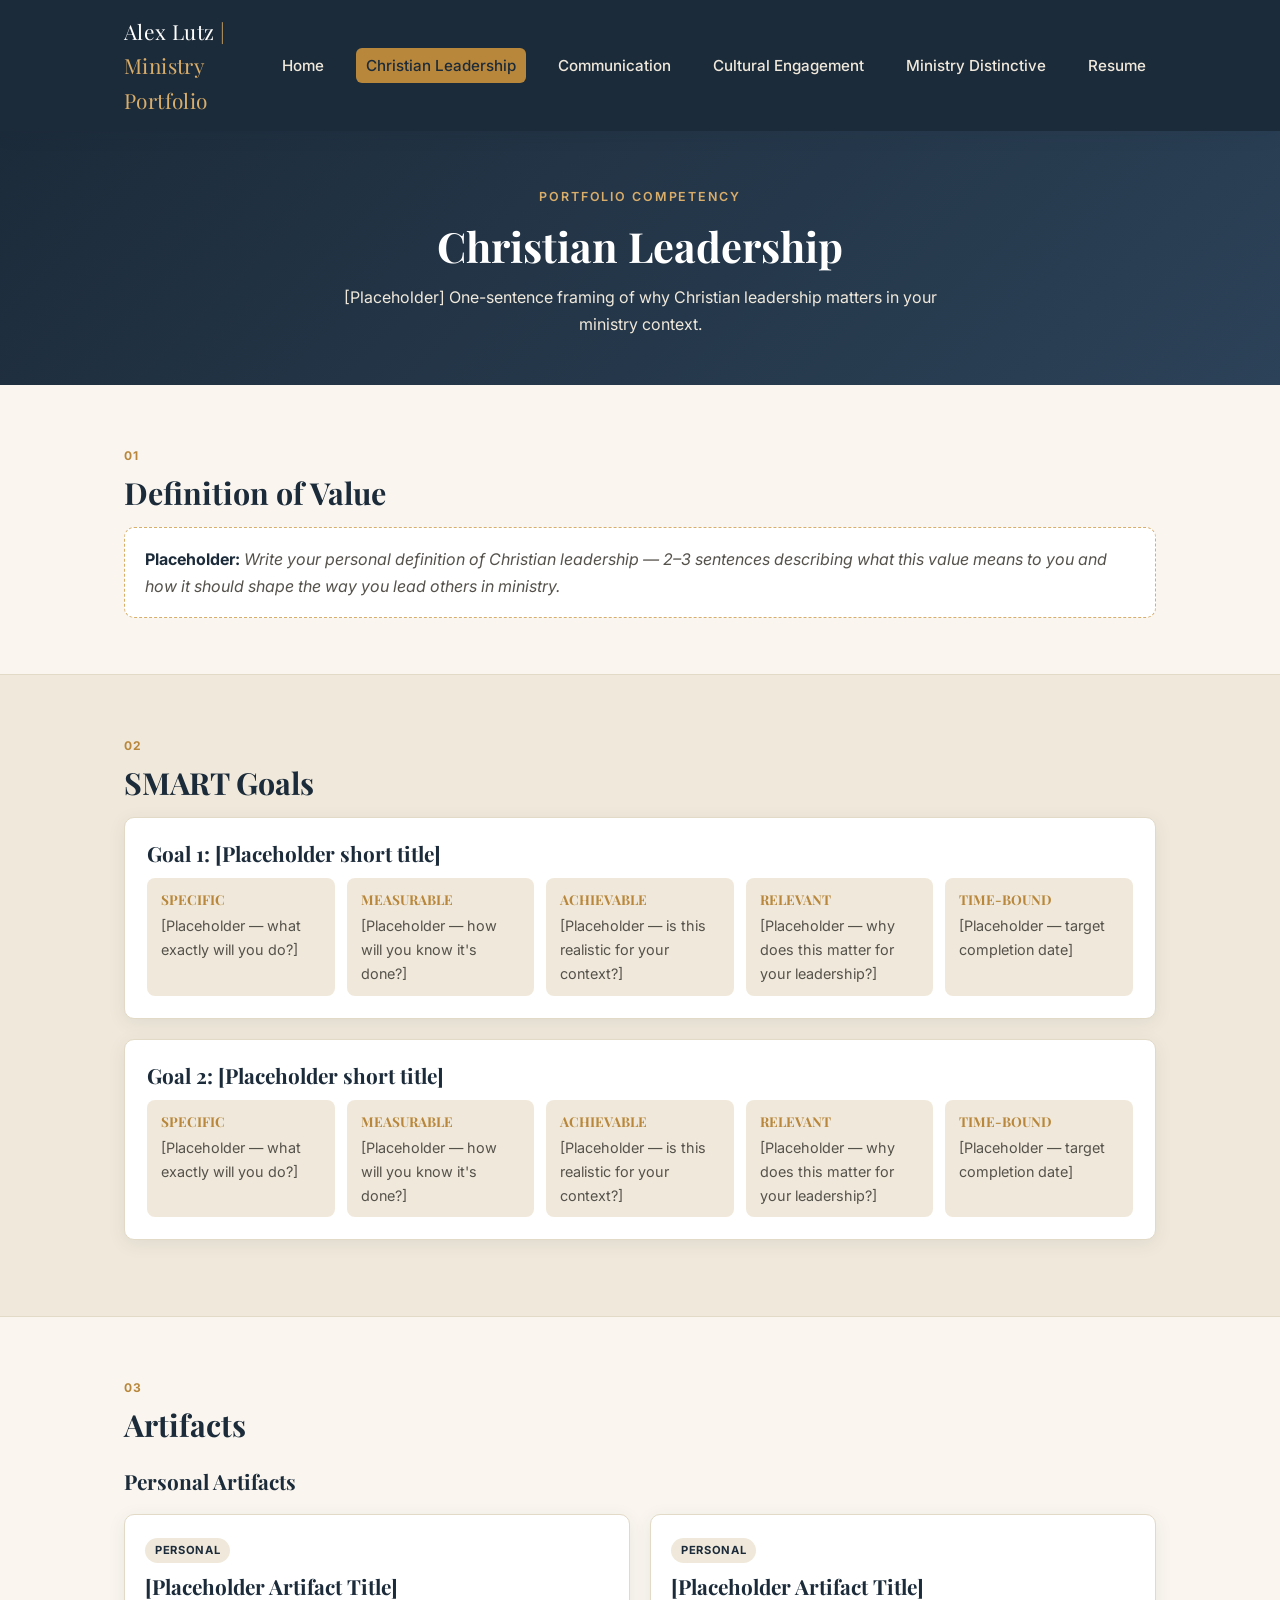
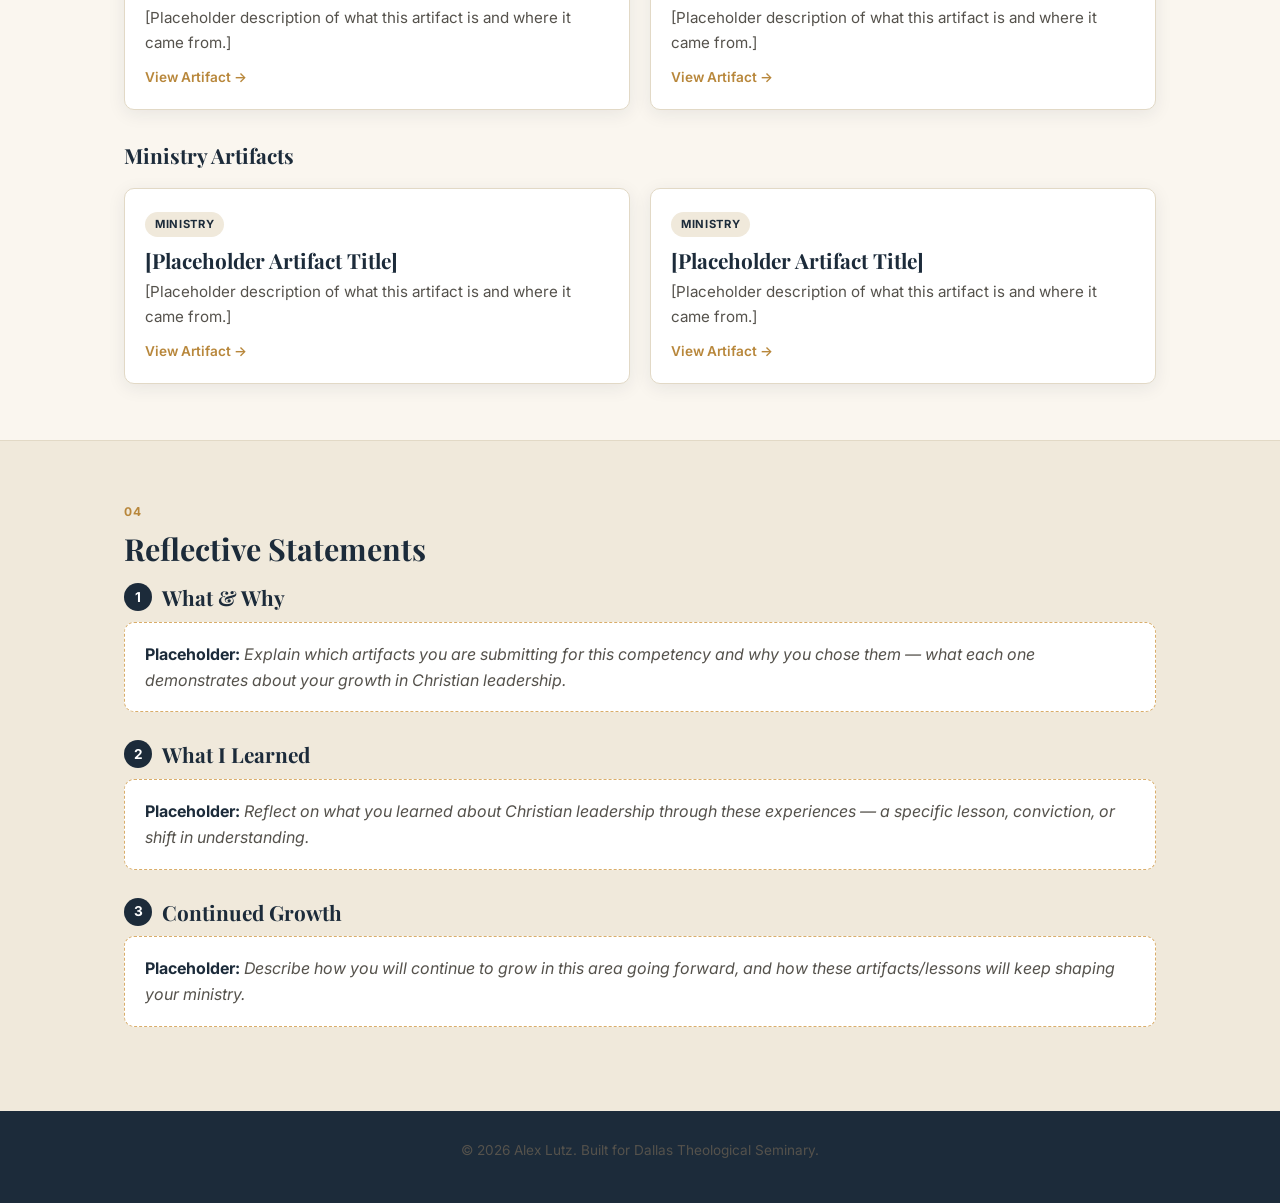
==== christian-leadership.html @ 28651040 "Initial commit of ministry portfolio site Co-Authored-By: Claude Sonnet 5 <noreply@anthropic.com>" ====
<!DOCTYPE html>
<html lang="en">
<head>
<meta charset="UTF-8" />
<meta name="viewport" content="width=device-width, initial-scale=1.0" />
<title>Christian Leadership | Ministry Portfolio</title>
<link rel="preconnect" href="https://fonts.googleapis.com">
<link href="https://fonts.googleapis.com/css2?family=Inter:wght@400;500;600;700&family=Playfair+Display:wght@600;700&display=swap" rel="stylesheet">
<link rel="stylesheet" href="css/style.css" />
</head>
<body>

<header class="site-header">
  <nav class="nav-bar">
    <a class="brand" href="index.html">Alex Lutz <span>| Ministry Portfolio</span></a>
    <button class="nav-toggle" aria-label="Toggle navigation">&#9776;</button>
    <ul class="nav-links">
      <li><a href="index.html">Home</a></li>
      <li><a href="christian-leadership.html">Christian Leadership</a></li>
      <li><a href="communication.html">Communication</a></li>
      <li><a href="cultural-engagement.html">Cultural Engagement</a></li>
      <li><a href="ministry-distinctive.html">Ministry Distinctive</a></li>
      <li><a href="resume.html">Resume</a></li>
    </ul>
  </nav>
</header>

<section class="page-hero">
  <div class="container">
    <p class="eyebrow">Portfolio Competency</p>
    <h1>Christian Leadership</h1>
    <p class="lead">[Placeholder] One-sentence framing of why Christian leadership matters in your ministry context.</p>
  </div>
</section>

<section class="block">
  <div class="container">
    <span class="section-label">01</span>
    <h2>Definition of Value</h2>
    <div class="placeholder-box">
      <strong>Placeholder:</strong> Write your personal definition of Christian leadership — 2–3 sentences describing
      what this value means to you and how it should shape the way you lead others in ministry.
    </div>
  </div>
</section>

<section class="block alt">
  <div class="container">
    <span class="section-label">02</span>
    <h2>SMART Goals</h2>

    <div class="smart-goal">
      <h3>Goal 1: [Placeholder short title]</h3>
      <div class="smart-grid">
        <div class="smart-item"><span class="letter">Specific</span><p>[Placeholder — what exactly will you do?]</p></div>
        <div class="smart-item"><span class="letter">Measurable</span><p>[Placeholder — how will you know it's done?]</p></div>
        <div class="smart-item"><span class="letter">Achievable</span><p>[Placeholder — is this realistic for your context?]</p></div>
        <div class="smart-item"><span class="letter">Relevant</span><p>[Placeholder — why does this matter for your leadership?]</p></div>
        <div class="smart-item"><span class="letter">Time-bound</span><p>[Placeholder — target completion date]</p></div>
      </div>
    </div>

    <div class="smart-goal">
      <h3>Goal 2: [Placeholder short title]</h3>
      <div class="smart-grid">
        <div class="smart-item"><span class="letter">Specific</span><p>[Placeholder — what exactly will you do?]</p></div>
        <div class="smart-item"><span class="letter">Measurable</span><p>[Placeholder — how will you know it's done?]</p></div>
        <div class="smart-item"><span class="letter">Achievable</span><p>[Placeholder — is this realistic for your context?]</p></div>
        <div class="smart-item"><span class="letter">Relevant</span><p>[Placeholder — why does this matter for your leadership?]</p></div>
        <div class="smart-item"><span class="letter">Time-bound</span><p>[Placeholder — target completion date]</p></div>
      </div>
    </div>
  </div>
</section>

<section class="block">
  <div class="container">
    <span class="section-label">03</span>
    <h2>Artifacts</h2>

    <h3 style="margin-top:24px;">Personal Artifacts</h3>
    <div class="card-grid">
      <div class="card">
        <span class="tag">Personal</span>
        <h3>[Placeholder Artifact Title]</h3>
        <p>[Placeholder description of what this artifact is and where it came from.]</p>
        <a class="artifact-link" href="#">View Artifact &rarr;</a>
      </div>
      <div class="card">
        <span class="tag">Personal</span>
        <h3>[Placeholder Artifact Title]</h3>
        <p>[Placeholder description of what this artifact is and where it came from.]</p>
        <a class="artifact-link" href="#">View Artifact &rarr;</a>
      </div>
    </div>

    <h3 style="margin-top:32px;">Ministry Artifacts</h3>
    <div class="card-grid">
      <div class="card">
        <span class="tag">Ministry</span>
        <h3>[Placeholder Artifact Title]</h3>
        <p>[Placeholder description of what this artifact is and where it came from.]</p>
        <a class="artifact-link" href="#">View Artifact &rarr;</a>
      </div>
      <div class="card">
        <span class="tag">Ministry</span>
        <h3>[Placeholder Artifact Title]</h3>
        <p>[Placeholder description of what this artifact is and where it came from.]</p>
        <a class="artifact-link" href="#">View Artifact &rarr;</a>
      </div>
    </div>
  </div>
</section>

<section class="block alt">
  <div class="container">
    <span class="section-label">04</span>
    <h2>Reflective Statements</h2>

    <div class="reflection-block">
      <h3><span class="num">1</span> What &amp; Why</h3>
      <div class="placeholder-box">
        <strong>Placeholder:</strong> Explain which artifacts you are submitting for this competency and why you
        chose them — what each one demonstrates about your growth in Christian leadership.
      </div>
    </div>

    <div class="reflection-block">
      <h3><span class="num">2</span> What I Learned</h3>
      <div class="placeholder-box">
        <strong>Placeholder:</strong> Reflect on what you learned about Christian leadership through these
        experiences — a specific lesson, conviction, or shift in understanding.
      </div>
    </div>

    <div class="reflection-block">
      <h3><span class="num">3</span> Continued Growth</h3>
      <div class="placeholder-box">
        <strong>Placeholder:</strong> Describe how you will continue to grow in this area going forward, and how
        these artifacts/lessons will keep shaping your ministry.
      </div>
    </div>
  </div>
</section>

<footer class="site-footer">
  <div class="container">
    <p>&copy; 2026 Alex Lutz. Built for Dallas Theological Seminary.</p>
  </div>
</footer>

<script src="js/main.js"></script>
</body>
</html>
---- css/style.css ----
/* ==========================================================================
   Ministry Portfolio — shared stylesheet
   ========================================================================== */

:root {
  --color-navy: #1c2b3a;
  --color-navy-light: #2c4258;
  --color-gold: #b8873b;
  --color-gold-light: #d9ad6a;
  --color-cream: #faf6ef;
  --color-cream-dark: #f0e9db;
  --color-ink: #262421;
  --color-ink-soft: #55524c;
  --color-border: #e2d9c6;
  --color-white: #ffffff;

  --font-serif: "Playfair Display", Georgia, "Times New Roman", serif;
  --font-sans: "Inter", -apple-system, BlinkMacSystemFont, "Segoe UI", sans-serif;

  --max-width: 1080px;
  --radius: 10px;
  --shadow-soft: 0 4px 18px rgba(28, 43, 58, 0.08);
}

* { box-sizing: border-box; }

html { scroll-behavior: smooth; }

body {
  margin: 0;
  font-family: var(--font-sans);
  color: var(--color-ink);
  background: var(--color-cream);
  line-height: 1.65;
}

h1, h2, h3, h4 {
  font-family: var(--font-serif);
  color: var(--color-navy);
  line-height: 1.25;
  margin: 0 0 0.5em;
}

h1 { font-size: 2.6rem; }
h2 { font-size: 1.9rem; }
h3 { font-size: 1.3rem; }

p { margin: 0 0 1em; color: var(--color-ink-soft); }

a { color: var(--color-gold); text-decoration: none; }
a:hover { text-decoration: underline; }

img { max-width: 100%; display: block; }

.container {
  max-width: var(--max-width);
  margin: 0 auto;
  padding: 0 24px;
}

/* ---------- Header / Nav ---------- */

.site-header {
  background: var(--color-navy);
  position: sticky;
  top: 0;
  z-index: 100;
  box-shadow: var(--shadow-soft);
}

.nav-bar {
  display: flex;
  align-items: center;
  justify-content: space-between;
  padding: 14px 24px;
  max-width: var(--max-width);
  margin: 0 auto;
}

.brand {
  font-family: var(--font-serif);
  color: var(--color-white);
  font-size: 1.3rem;
  letter-spacing: 0.02em;
  text-decoration: none;
}

.brand span { color: var(--color-gold-light); }

.nav-toggle {
  display: none;
  background: none;
  border: none;
  color: var(--color-white);
  font-size: 1.6rem;
  cursor: pointer;
}

.nav-links {
  display: flex;
  gap: 22px;
  list-style: none;
  margin: 0;
  padding: 0;
}

.nav-links a {
  color: var(--color-cream-dark);
  font-size: 0.95rem;
  font-weight: 500;
  padding: 8px 10px;
  border-radius: 6px;
  transition: background 0.15s ease, color 0.15s ease;
  white-space: nowrap;
}

.nav-links a:hover {
  background: var(--color-navy-light);
  color: var(--color-white);
  text-decoration: none;
}

.nav-links a.active {
  background: var(--color-gold);
  color: var(--color-navy);
}

/* ---------- Hero ---------- */

.hero {
  background: linear-gradient(135deg, var(--color-navy) 0%, var(--color-navy-light) 100%);
  color: var(--color-white);
  padding: 72px 0 64px;
  text-align: center;
}

.hero h1 { color: var(--color-white); }
.hero .eyebrow {
  text-transform: uppercase;
  letter-spacing: 0.15em;
  font-size: 0.8rem;
  color: var(--color-gold-light);
  font-weight: 600;
}
.hero p.lead {
  color: var(--color-cream-dark);
  max-width: 640px;
  margin: 0 auto;
  font-size: 1.1rem;
}

.page-hero {
  background: linear-gradient(135deg, var(--color-navy) 0%, var(--color-navy-light) 100%);
  color: var(--color-white);
  padding: 56px 0 48px;
  text-align: center;
}
.page-hero h1 { color: var(--color-white); margin-bottom: 0.3em; }
.page-hero .eyebrow {
  text-transform: uppercase;
  letter-spacing: 0.15em;
  font-size: 0.78rem;
  color: var(--color-gold-light);
  font-weight: 600;
}
.page-hero .lead { color: var(--color-cream-dark); max-width: 620px; margin: 0 auto; }

/* ---------- Sections ---------- */

section.block {
  padding: 56px 0;
  border-bottom: 1px solid var(--color-border);
}
section.block:last-of-type { border-bottom: none; }
section.block.alt { background: var(--color-cream-dark); }

.section-label {
  display: inline-block;
  text-transform: uppercase;
  letter-spacing: 0.1em;
  font-size: 0.75rem;
  font-weight: 700;
  color: var(--color-gold);
  margin-bottom: 8px;
}

.placeholder-box {
  background: var(--color-white);
  border: 1.5px dashed var(--color-gold-light);
  border-radius: var(--radius);
  padding: 18px 20px;
  color: var(--color-ink-soft);
  font-style: italic;
}
.placeholder-box strong { color: var(--color-navy); font-style: normal; }

/* ---------- About Me ---------- */

.about-grid {
  display: grid;
  grid-template-columns: 280px 1fr;
  gap: 36px;
  align-items: start;
}

.about-photo {
  border-radius: var(--radius);
  box-shadow: var(--shadow-soft);
  border: 1px solid var(--color-border);
}

@media (max-width: 700px) {
  .about-grid {
    grid-template-columns: 1fr;
  }
  .about-photo {
    max-width: 320px;
    margin: 0 auto 12px;
  }
}

/* ---------- Cards ---------- */

.card-grid {
  display: grid;
  grid-template-columns: repeat(auto-fit, minmax(240px, 1fr));
  gap: 20px;
  margin-top: 20px;
}

.card {
  background: var(--color-white);
  border: 1px solid var(--color-border);
  border-radius: var(--radius);
  padding: 20px;
  box-shadow: var(--shadow-soft);
}

.card .tag {
  display: inline-block;
  font-size: 0.7rem;
  text-transform: uppercase;
  letter-spacing: 0.06em;
  font-weight: 700;
  background: var(--color-cream-dark);
  color: var(--color-navy);
  padding: 3px 10px;
  border-radius: 20px;
  margin-bottom: 10px;
}

.card h3 { margin-bottom: 6px; }
.card p { margin-bottom: 8px; font-size: 0.95rem; }
.card .artifact-link { font-size: 0.85rem; font-weight: 600; }

/* ---------- SMART goal table ---------- */

.smart-goal {
  background: var(--color-white);
  border: 1px solid var(--color-border);
  border-radius: var(--radius);
  padding: 22px;
  margin-bottom: 20px;
  box-shadow: var(--shadow-soft);
}

.smart-goal h3 { margin-bottom: 12px; }

.smart-grid {
  display: grid;
  grid-template-columns: repeat(auto-fit, minmax(180px, 1fr));
  gap: 12px;
}

.smart-item {
  background: var(--color-cream-dark);
  border-radius: 8px;
  padding: 10px 14px;
}

.smart-item .letter {
  font-family: var(--font-serif);
  font-weight: 700;
  color: var(--color-gold);
  font-size: 0.85rem;
  text-transform: uppercase;
  display: block;
  margin-bottom: 4px;
}

.smart-item p { margin: 0; font-size: 0.9rem; color: var(--color-ink-soft); }

/* ---------- Reflective statements ---------- */

.reflection-block {
  margin-bottom: 28px;
}
.reflection-block h3 {
  display: flex;
  align-items: center;
  gap: 10px;
}
.reflection-block h3 .num {
  background: var(--color-navy);
  color: var(--color-white);
  border-radius: 50%;
  width: 28px;
  height: 28px;
  font-size: 0.85rem;
  font-family: var(--font-sans);
  display: inline-flex;
  align-items: center;
  justify-content: center;
  flex-shrink: 0;
}

/* ---------- Resume page ---------- */

.resume-grid {
  display: grid;
  grid-template-columns: repeat(auto-fit, minmax(320px, 1fr));
  gap: 24px;
  margin-top: 24px;
}

.resume-card {
  background: var(--color-white);
  border: 1px solid var(--color-border);
  border-radius: var(--radius);
  padding: 26px;
  box-shadow: var(--shadow-soft);
}

.btn-resume {
  display: inline-flex;
  align-items: center;
  gap: 10px;
  margin-top: 14px;
  padding: 14px 24px;
  font-size: 1rem;
}

.btn-icon { font-size: 1.1rem; }

.btn {
  display: inline-block;
  background: var(--color-gold);
  color: var(--color-navy);
  font-weight: 700;
  padding: 10px 20px;
  border-radius: 6px;
  font-size: 0.9rem;
  text-decoration: none;
}
.btn:hover { background: var(--color-gold-light); text-decoration: none; }

/* ---------- Home page grid nav ---------- */

.page-nav-grid {
  display: grid;
  grid-template-columns: repeat(auto-fit, minmax(220px, 1fr));
  gap: 20px;
  margin-top: 28px;
}

.page-nav-card {
  background: var(--color-white);
  border: 1px solid var(--color-border);
  border-radius: var(--radius);
  padding: 24px;
  box-shadow: var(--shadow-soft);
  text-align: left;
  transition: transform 0.15s ease, box-shadow 0.15s ease;
}
.page-nav-card:hover {
  transform: translateY(-3px);
  box-shadow: 0 8px 24px rgba(28,43,58,0.14);
}
.page-nav-card h3 { margin-bottom: 6px; }
.page-nav-card a.card-link {
  font-weight: 700;
  font-size: 0.85rem;
}

/* ---------- Footer ---------- */

.site-footer {
  background: var(--color-navy);
  color: var(--color-cream-dark);
  text-align: center;
  padding: 28px 0;
  font-size: 0.85rem;
}
.site-footer a { color: var(--color-gold-light); }

/* ---------- Responsive ---------- */

@media (max-width: 780px) {
  .nav-toggle { display: block; }
  .nav-links {
    position: absolute;
    top: 100%;
    left: 0;
    right: 0;
    background: var(--color-navy);
    flex-direction: column;
    padding: 10px 20px 18px;
    display: none;
    gap: 6px;
  }
  .nav-links.open { display: flex; }
  .nav-bar { position: relative; }
  h1 { font-size: 2rem; }
  h2 { font-size: 1.5rem; }
}
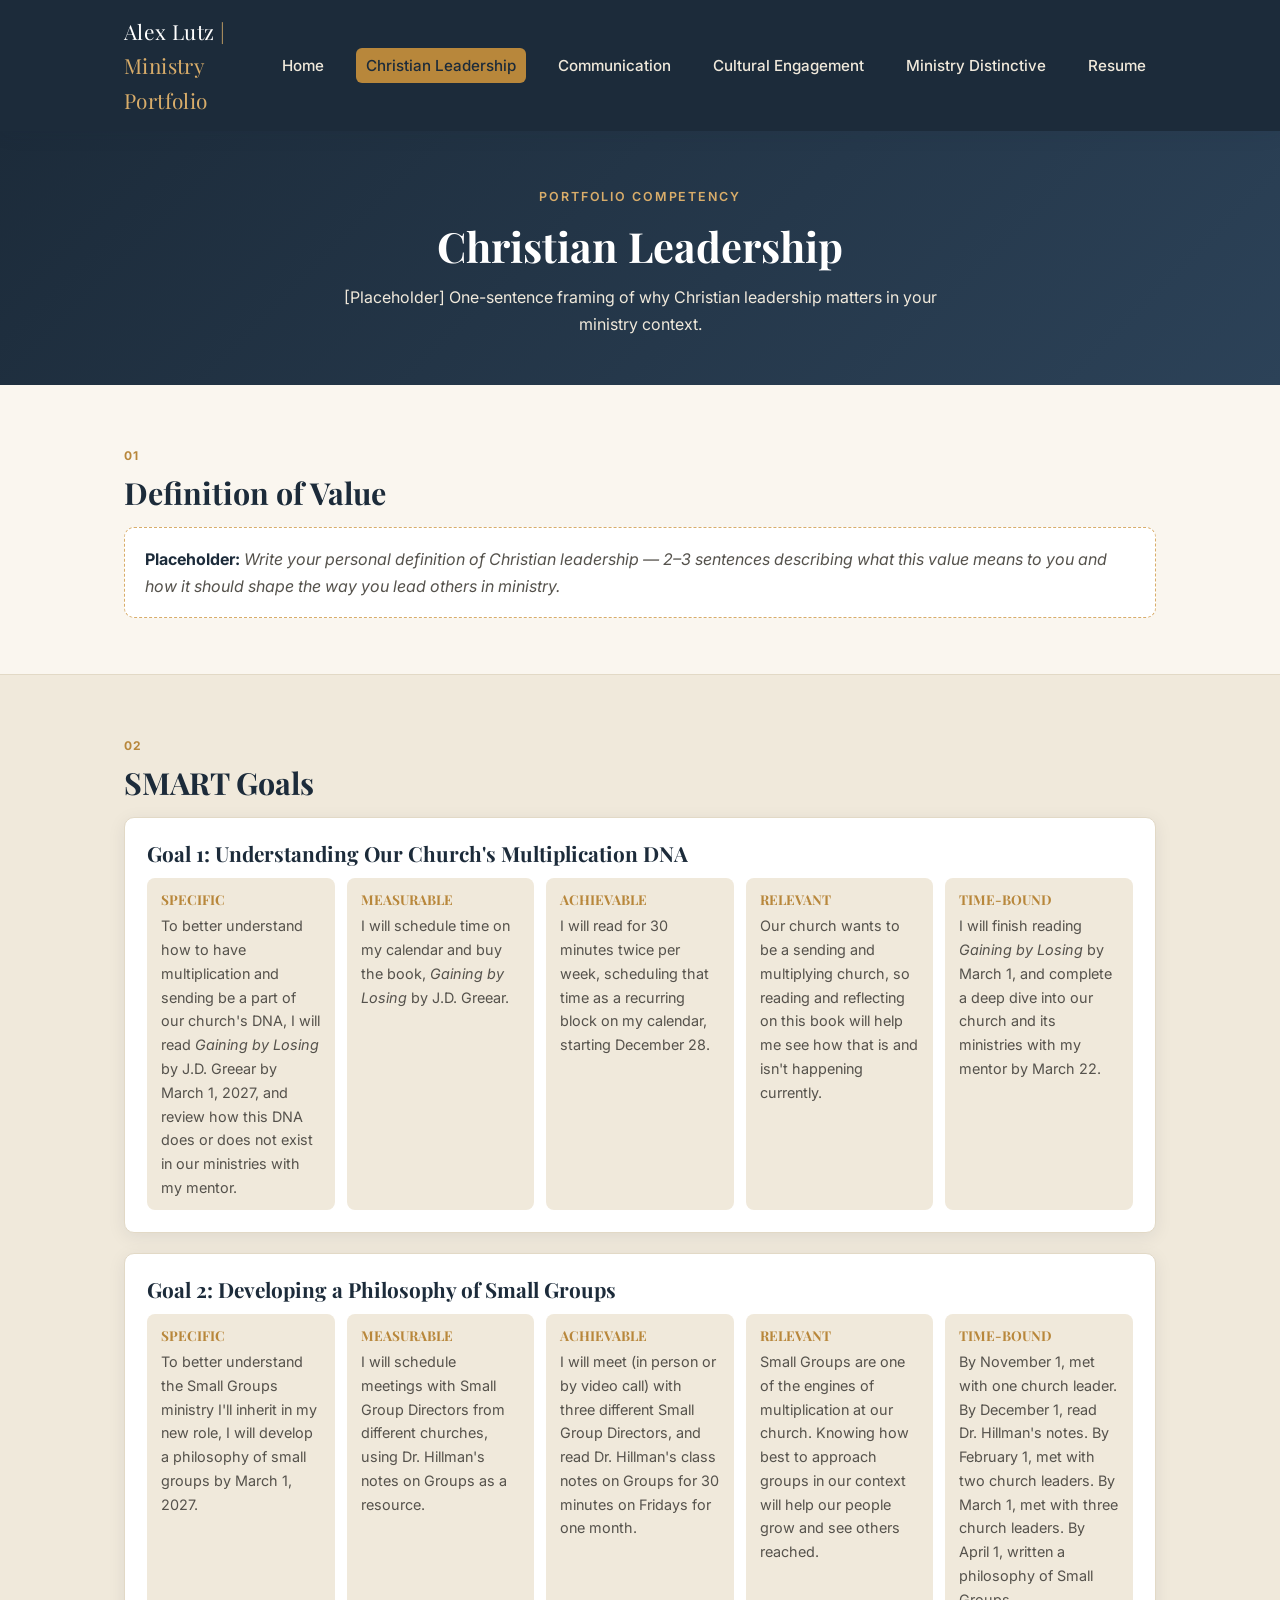
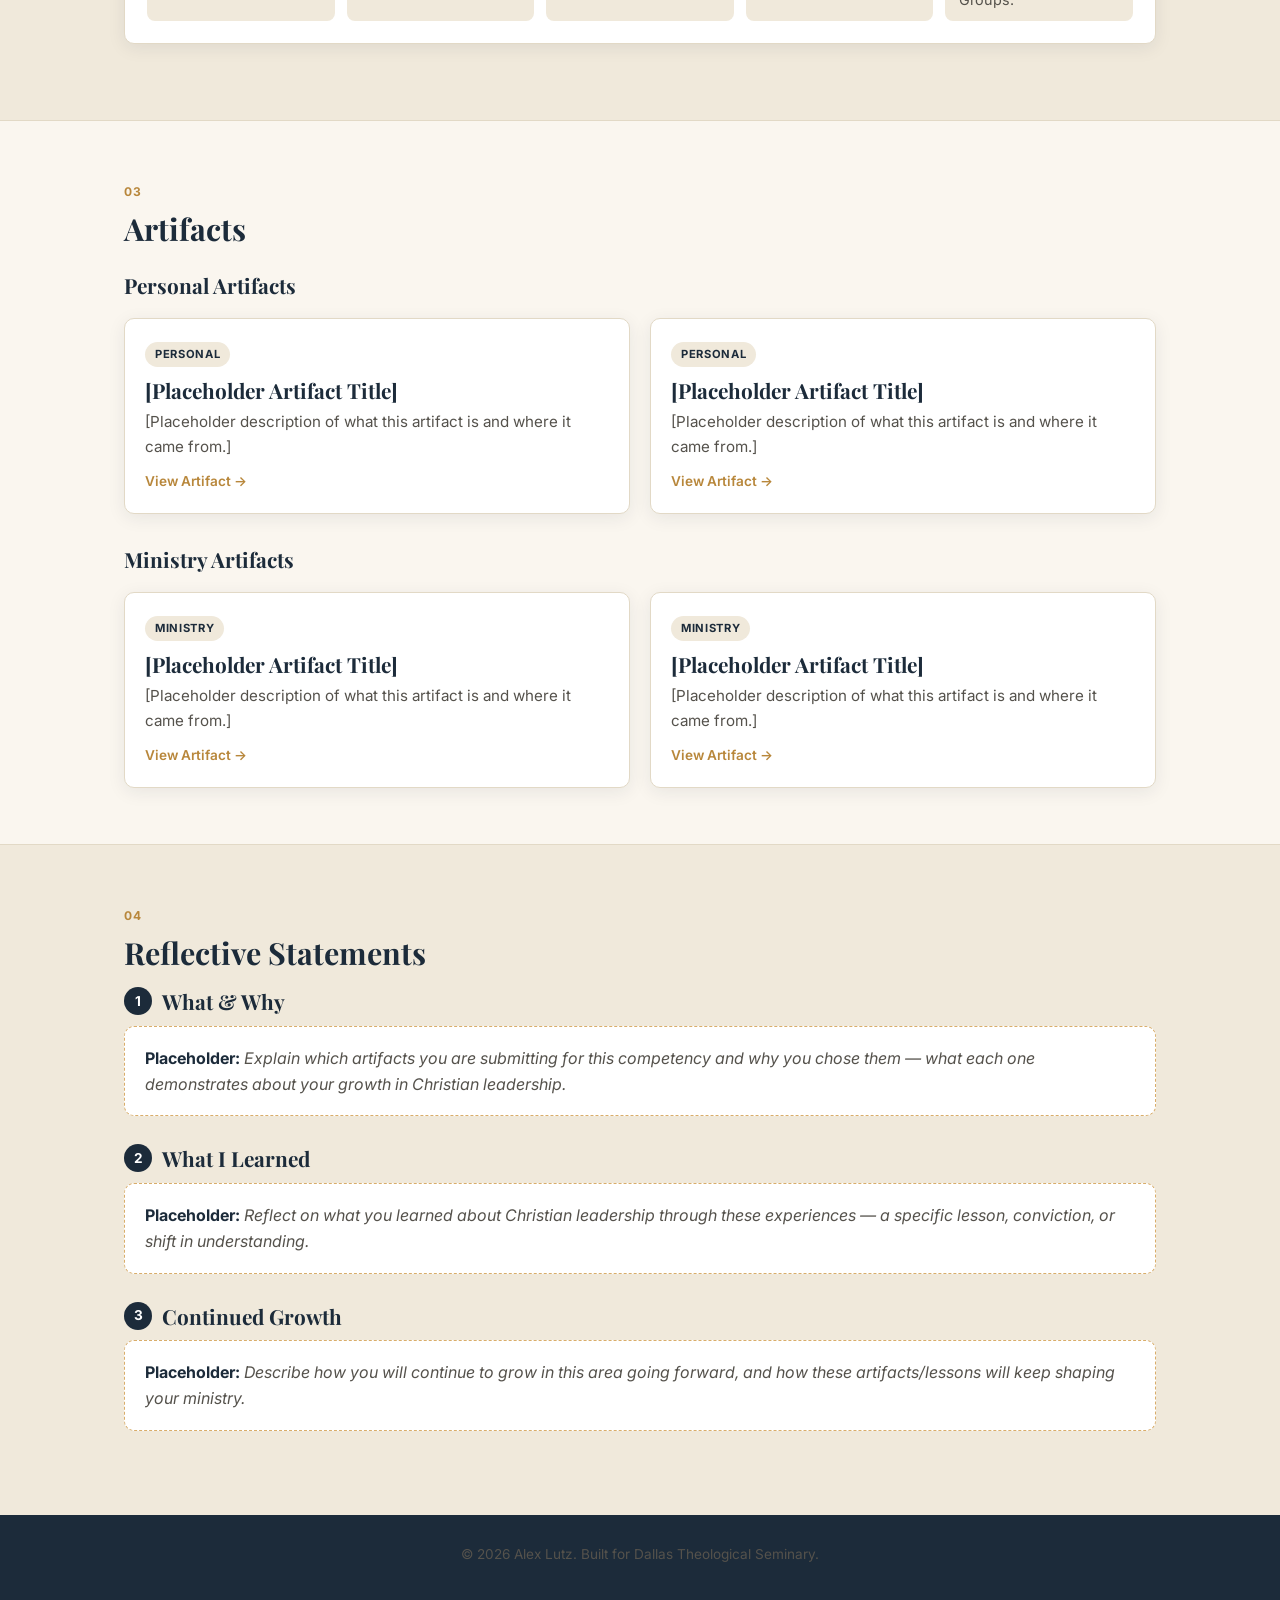
==== commit 4ea728d6: "Add SMART goals for Christian Leadership, Communication, and Cultural Engagement Co-Authored-By: Cla" ====
--- a/christian-leadership.html
+++ b/christian-leadership.html
@@ -50,24 +50,24 @@
     <h2>SMART Goals</h2>
 
     <div class="smart-goal">
-      <h3>Goal 1: [Placeholder short title]</h3>
+      <h3>Goal 1: Understanding Our Church's Multiplication DNA</h3>
       <div class="smart-grid">
-        <div class="smart-item"><span class="letter">Specific</span><p>[Placeholder — what exactly will you do?]</p></div>
-        <div class="smart-item"><span class="letter">Measurable</span><p>[Placeholder — how will you know it's done?]</p></div>
-        <div class="smart-item"><span class="letter">Achievable</span><p>[Placeholder — is this realistic for your context?]</p></div>
-        <div class="smart-item"><span class="letter">Relevant</span><p>[Placeholder — why does this matter for your leadership?]</p></div>
-        <div class="smart-item"><span class="letter">Time-bound</span><p>[Placeholder — target completion date]</p></div>
+        <div class="smart-item"><span class="letter">Specific</span><p>To better understand how to have multiplication and sending be a part of our church's DNA, I will read <em>Gaining by Losing</em> by J.D. Greear by March 1, 2027, and review how this DNA does or does not exist in our ministries with my mentor.</p></div>
+        <div class="smart-item"><span class="letter">Measurable</span><p>I will schedule time on my calendar and buy the book, <em>Gaining by Losing</em> by J.D. Greear.</p></div>
+        <div class="smart-item"><span class="letter">Achievable</span><p>I will read for 30 minutes twice per week, scheduling that time as a recurring block on my calendar, starting December 28.</p></div>
+        <div class="smart-item"><span class="letter">Relevant</span><p>Our church wants to be a sending and multiplying church, so reading and reflecting on this book will help me see how that is and isn't happening currently.</p></div>
+        <div class="smart-item"><span class="letter">Time-bound</span><p>I will finish reading <em>Gaining by Losing</em> by March 1, and complete a deep dive into our church and its ministries with my mentor by March 22.</p></div>
       </div>
     </div>
 
     <div class="smart-goal">
-      <h3>Goal 2: [Placeholder short title]</h3>
+      <h3>Goal 2: Developing a Philosophy of Small Groups</h3>
       <div class="smart-grid">
-        <div class="smart-item"><span class="letter">Specific</span><p>[Placeholder — what exactly will you do?]</p></div>
-        <div class="smart-item"><span class="letter">Measurable</span><p>[Placeholder — how will you know it's done?]</p></div>
-        <div class="smart-item"><span class="letter">Achievable</span><p>[Placeholder — is this realistic for your context?]</p></div>
-        <div class="smart-item"><span class="letter">Relevant</span><p>[Placeholder — why does this matter for your leadership?]</p></div>
-        <div class="smart-item"><span class="letter">Time-bound</span><p>[Placeholder — target completion date]</p></div>
+        <div class="smart-item"><span class="letter">Specific</span><p>To better understand the Small Groups ministry I'll inherit in my new role, I will develop a philosophy of small groups by March 1, 2027.</p></div>
+        <div class="smart-item"><span class="letter">Measurable</span><p>I will schedule meetings with Small Group Directors from different churches, using Dr. Hillman's notes on Groups as a resource.</p></div>
+        <div class="smart-item"><span class="letter">Achievable</span><p>I will meet (in person or by video call) with three different Small Group Directors, and read Dr. Hillman's class notes on Groups for 30 minutes on Fridays for one month.</p></div>
+        <div class="smart-item"><span class="letter">Relevant</span><p>Small Groups are one of the engines of multiplication at our church. Knowing how best to approach groups in our context will help our people grow and see others reached.</p></div>
+        <div class="smart-item"><span class="letter">Time-bound</span><p>By November 1, met with one church leader. By December 1, read Dr. Hillman's notes. By February 1, met with two church leaders. By March 1, met with three church leaders. By April 1, written a philosophy of Small Groups.</p></div>
       </div>
     </div>
   </div>
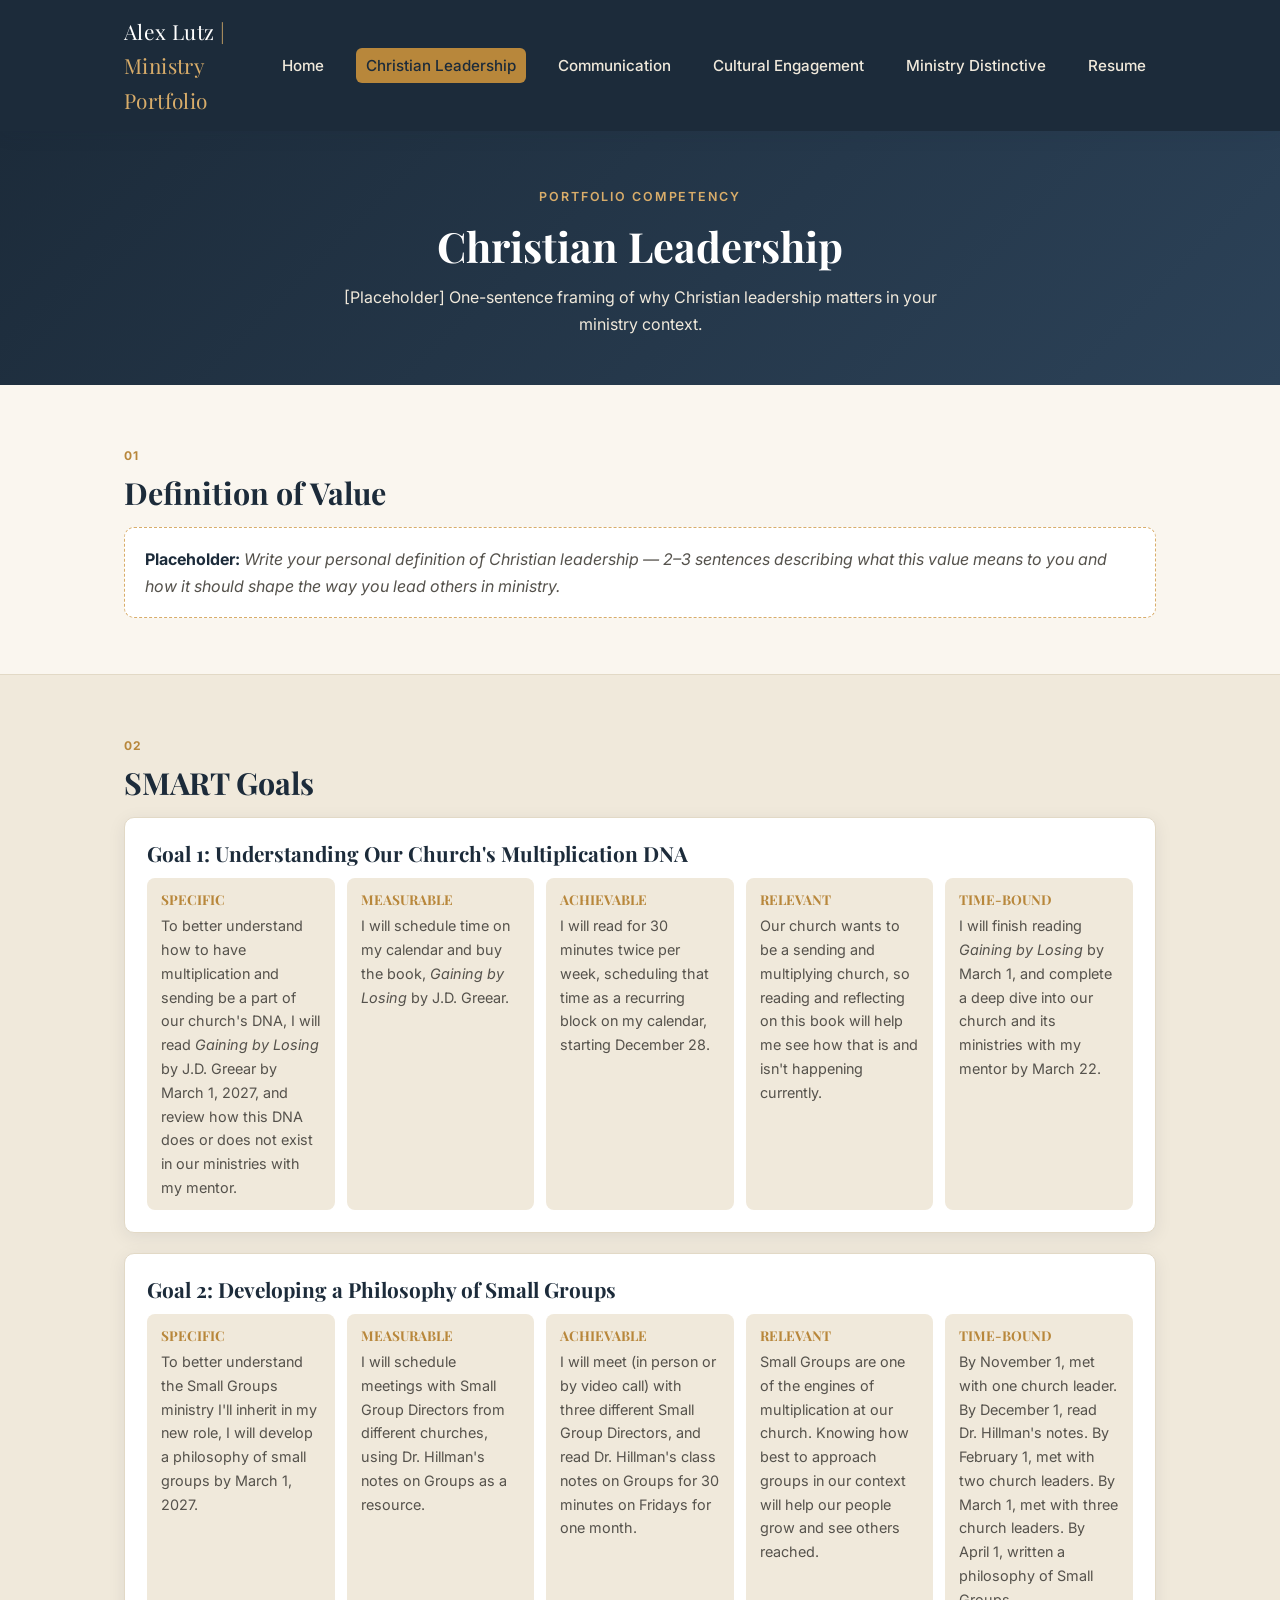
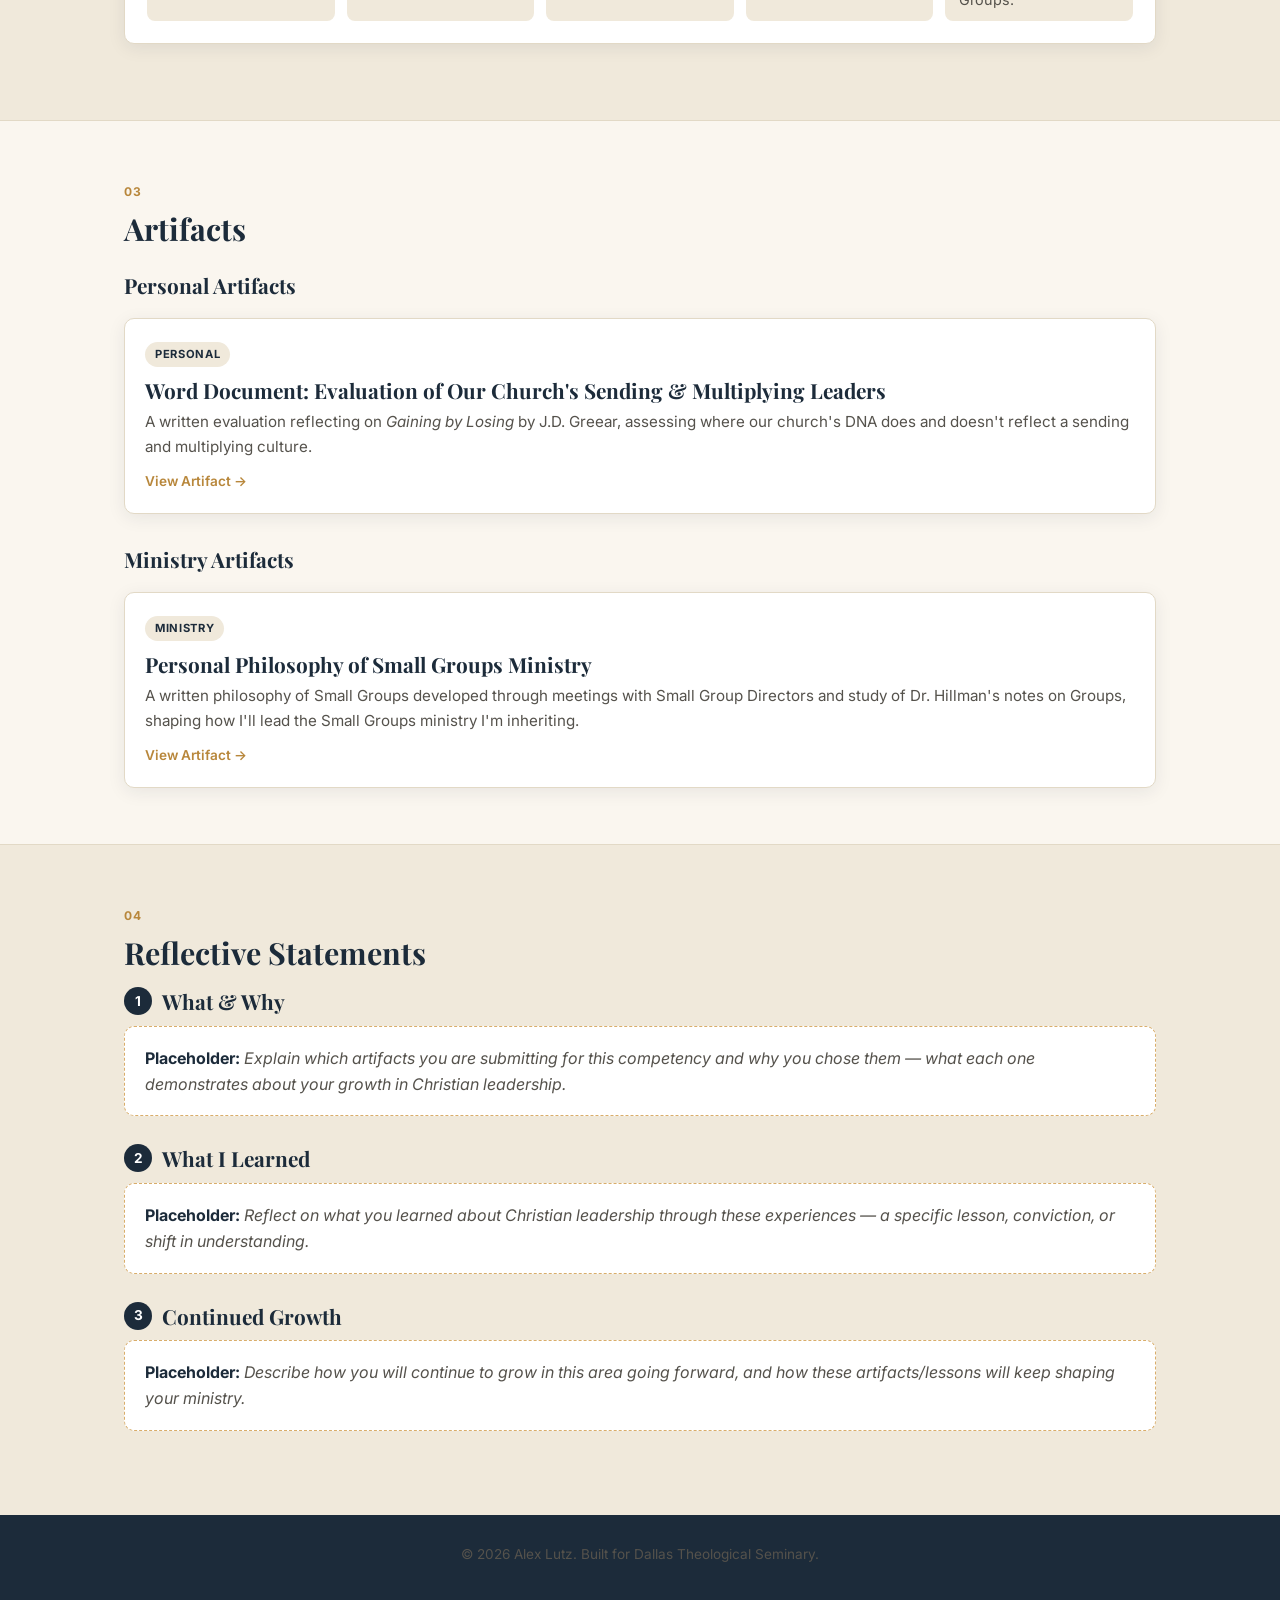
==== commit 6e82f654: "Add artifacts for Christian Leadership, Communication, and Cultural Engagement Co-Authored-By: Claud" ====
--- a/christian-leadership.html
+++ b/christian-leadership.html
@@ -82,14 +82,8 @@
     <div class="card-grid">
       <div class="card">
         <span class="tag">Personal</span>
-        <h3>[Placeholder Artifact Title]</h3>
-        <p>[Placeholder description of what this artifact is and where it came from.]</p>
-        <a class="artifact-link" href="#">View Artifact &rarr;</a>
-      </div>
-      <div class="card">
-        <span class="tag">Personal</span>
-        <h3>[Placeholder Artifact Title]</h3>
-        <p>[Placeholder description of what this artifact is and where it came from.]</p>
+        <h3>Word Document: Evaluation of Our Church's Sending &amp; Multiplying Leaders</h3>
+        <p>A written evaluation reflecting on <em>Gaining by Losing</em> by J.D. Greear, assessing where our church's DNA does and doesn't reflect a sending and multiplying culture.</p>
         <a class="artifact-link" href="#">View Artifact &rarr;</a>
       </div>
     </div>
@@ -98,14 +92,8 @@
     <div class="card-grid">
       <div class="card">
         <span class="tag">Ministry</span>
-        <h3>[Placeholder Artifact Title]</h3>
-        <p>[Placeholder description of what this artifact is and where it came from.]</p>
-        <a class="artifact-link" href="#">View Artifact &rarr;</a>
-      </div>
-      <div class="card">
-        <span class="tag">Ministry</span>
-        <h3>[Placeholder Artifact Title]</h3>
-        <p>[Placeholder description of what this artifact is and where it came from.]</p>
+        <h3>Personal Philosophy of Small Groups Ministry</h3>
+        <p>A written philosophy of Small Groups developed through meetings with Small Group Directors and study of Dr. Hillman's notes on Groups, shaping how I'll lead the Small Groups ministry I'm inheriting.</p>
         <a class="artifact-link" href="#">View Artifact &rarr;</a>
       </div>
     </div>
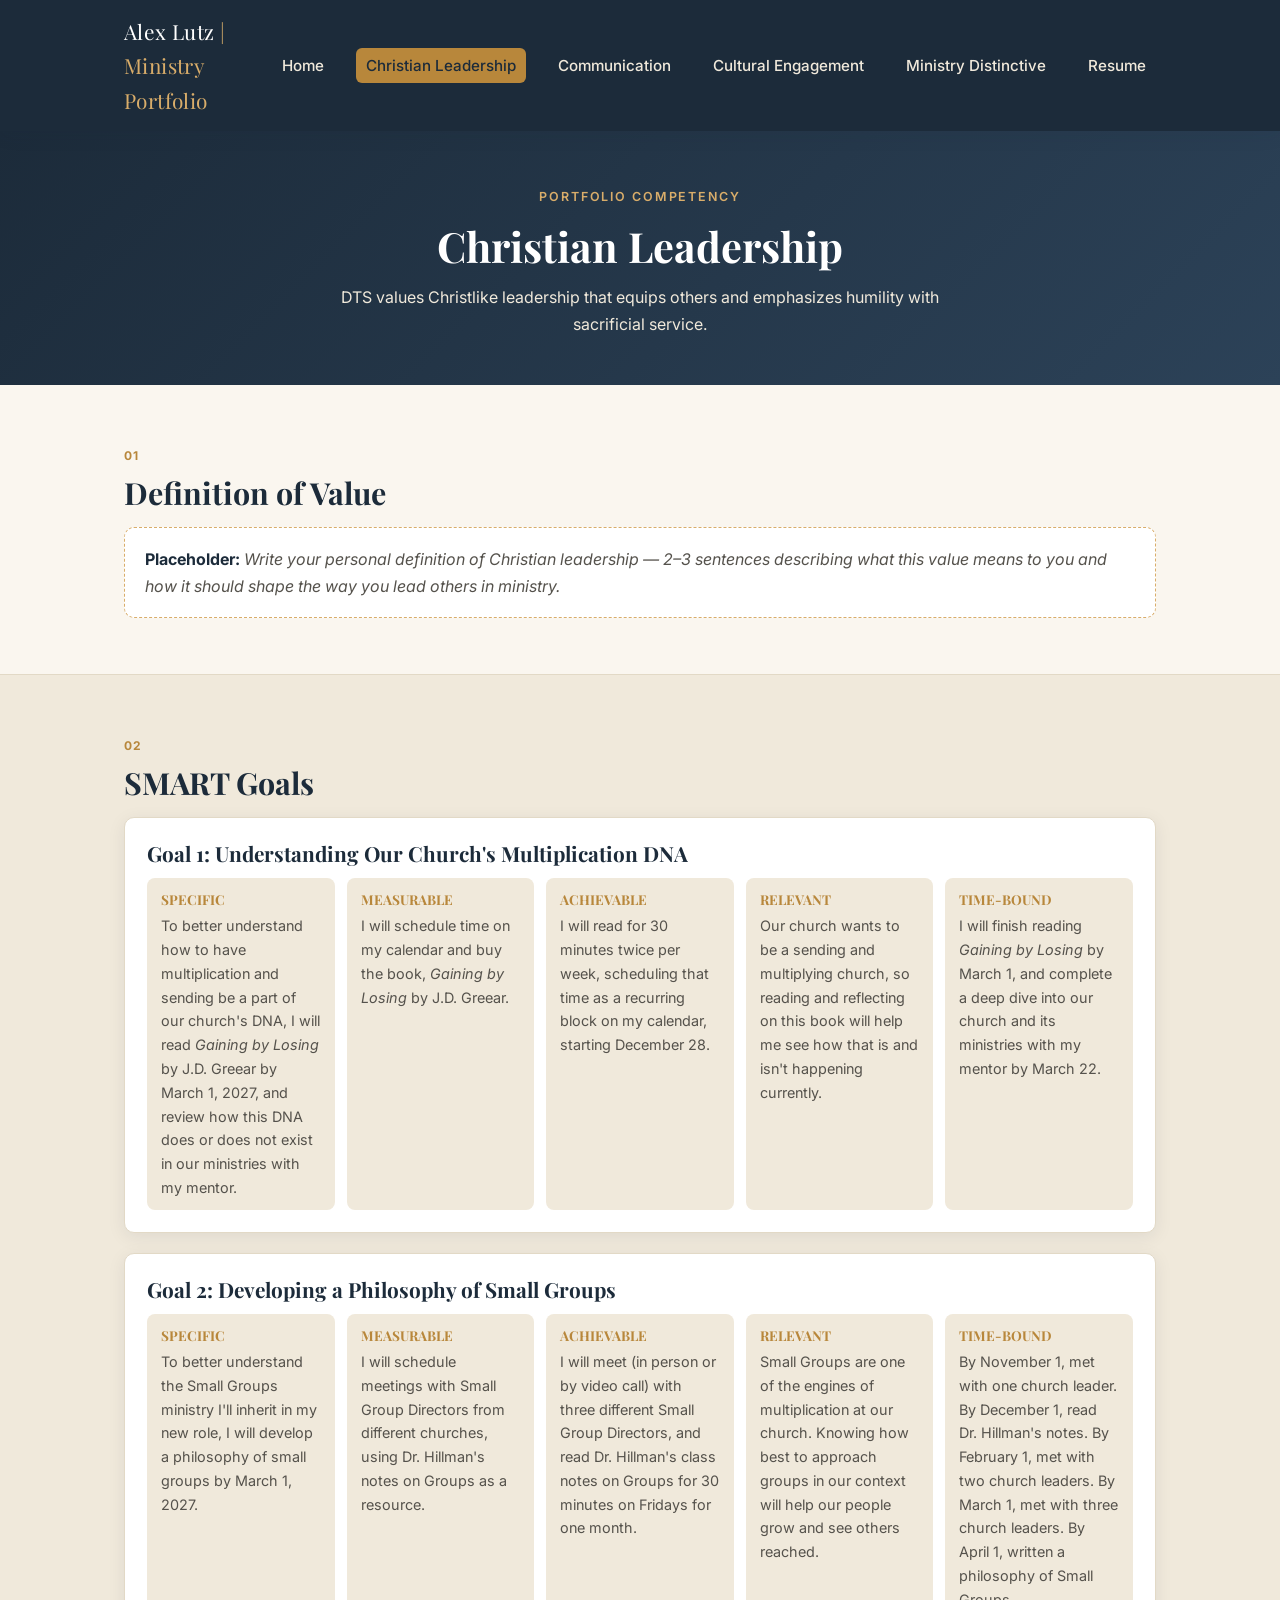
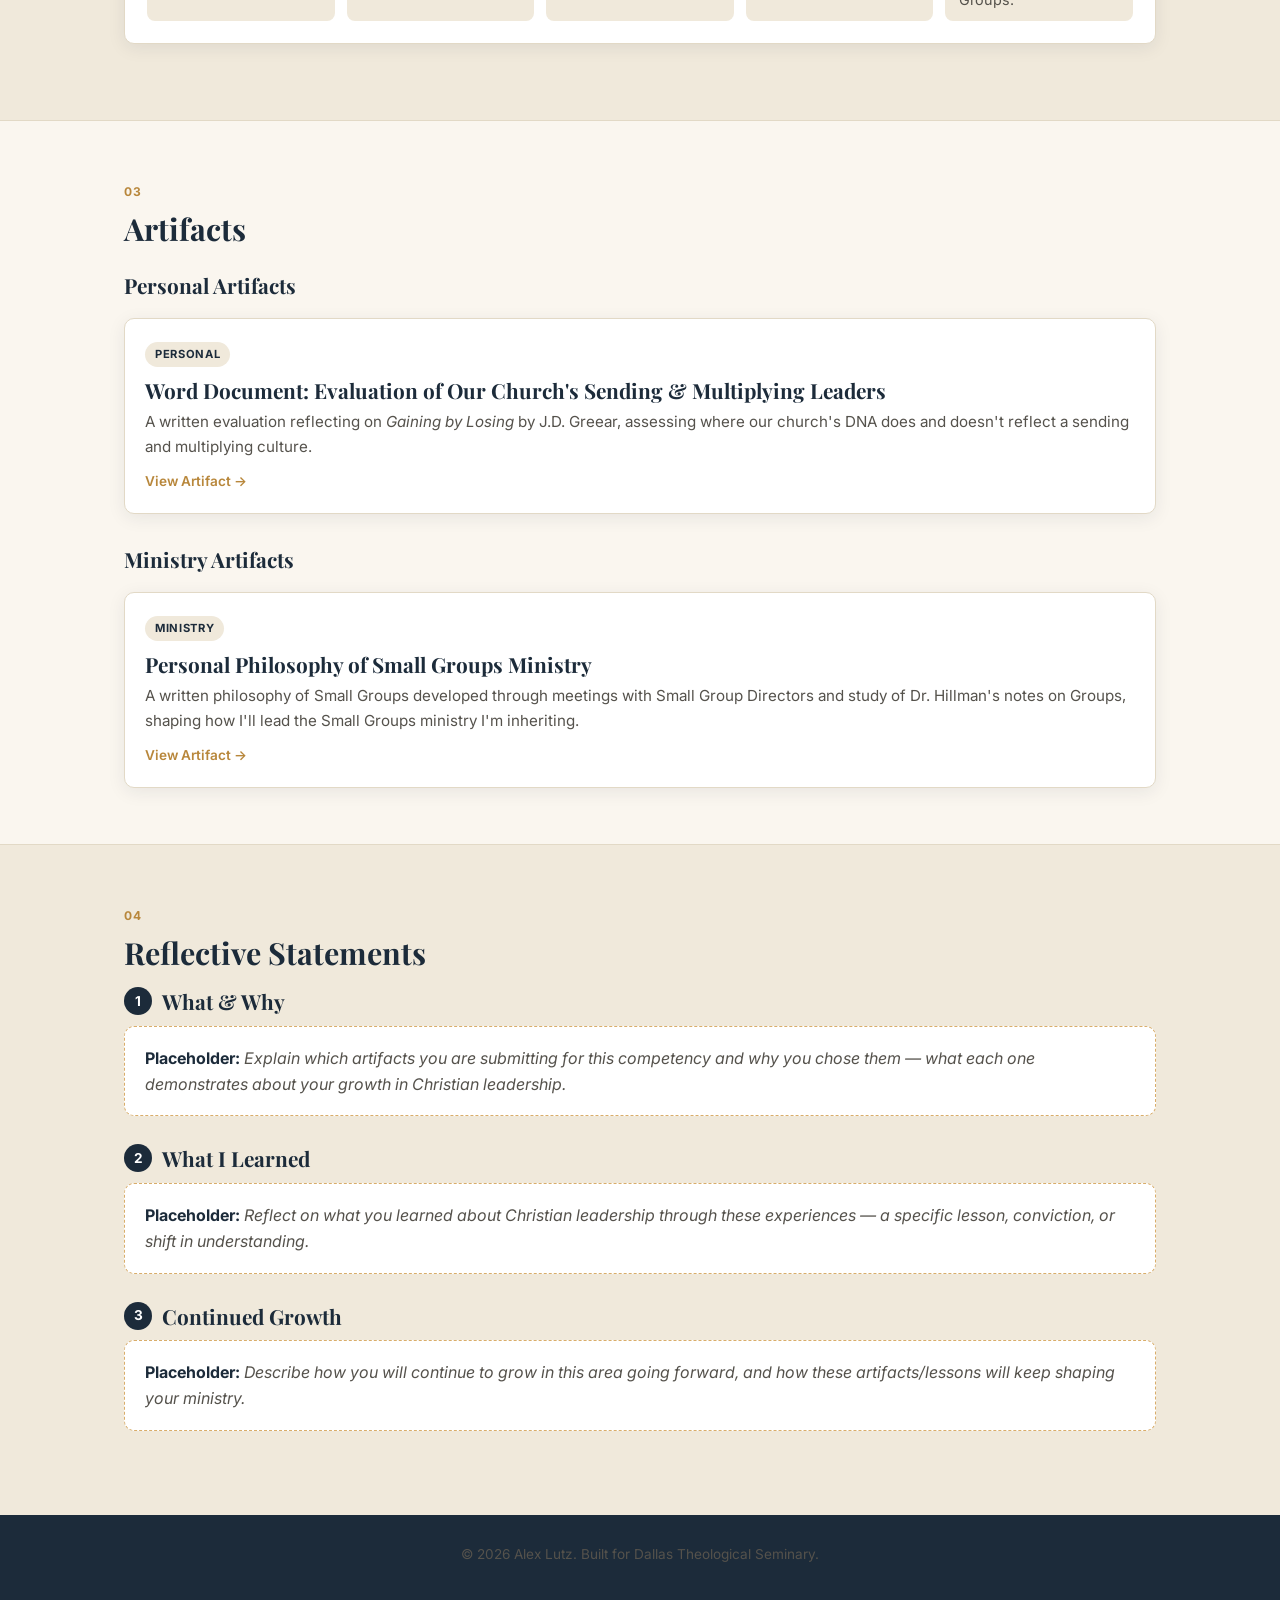
==== commit 8d0e76e4: "Add hero lead lines for Christian Leadership, Communication, and Cultural Engagement Co-Authored-By:" ====
--- a/christian-leadership.html
+++ b/christian-leadership.html
@@ -29,7 +29,7 @@
   <div class="container">
     <p class="eyebrow">Portfolio Competency</p>
     <h1>Christian Leadership</h1>
-    <p class="lead">[Placeholder] One-sentence framing of why Christian leadership matters in your ministry context.</p>
+    <p class="lead">DTS values Christlike leadership that equips others and emphasizes humility with sacrificial service.</p>
   </div>
 </section>
 
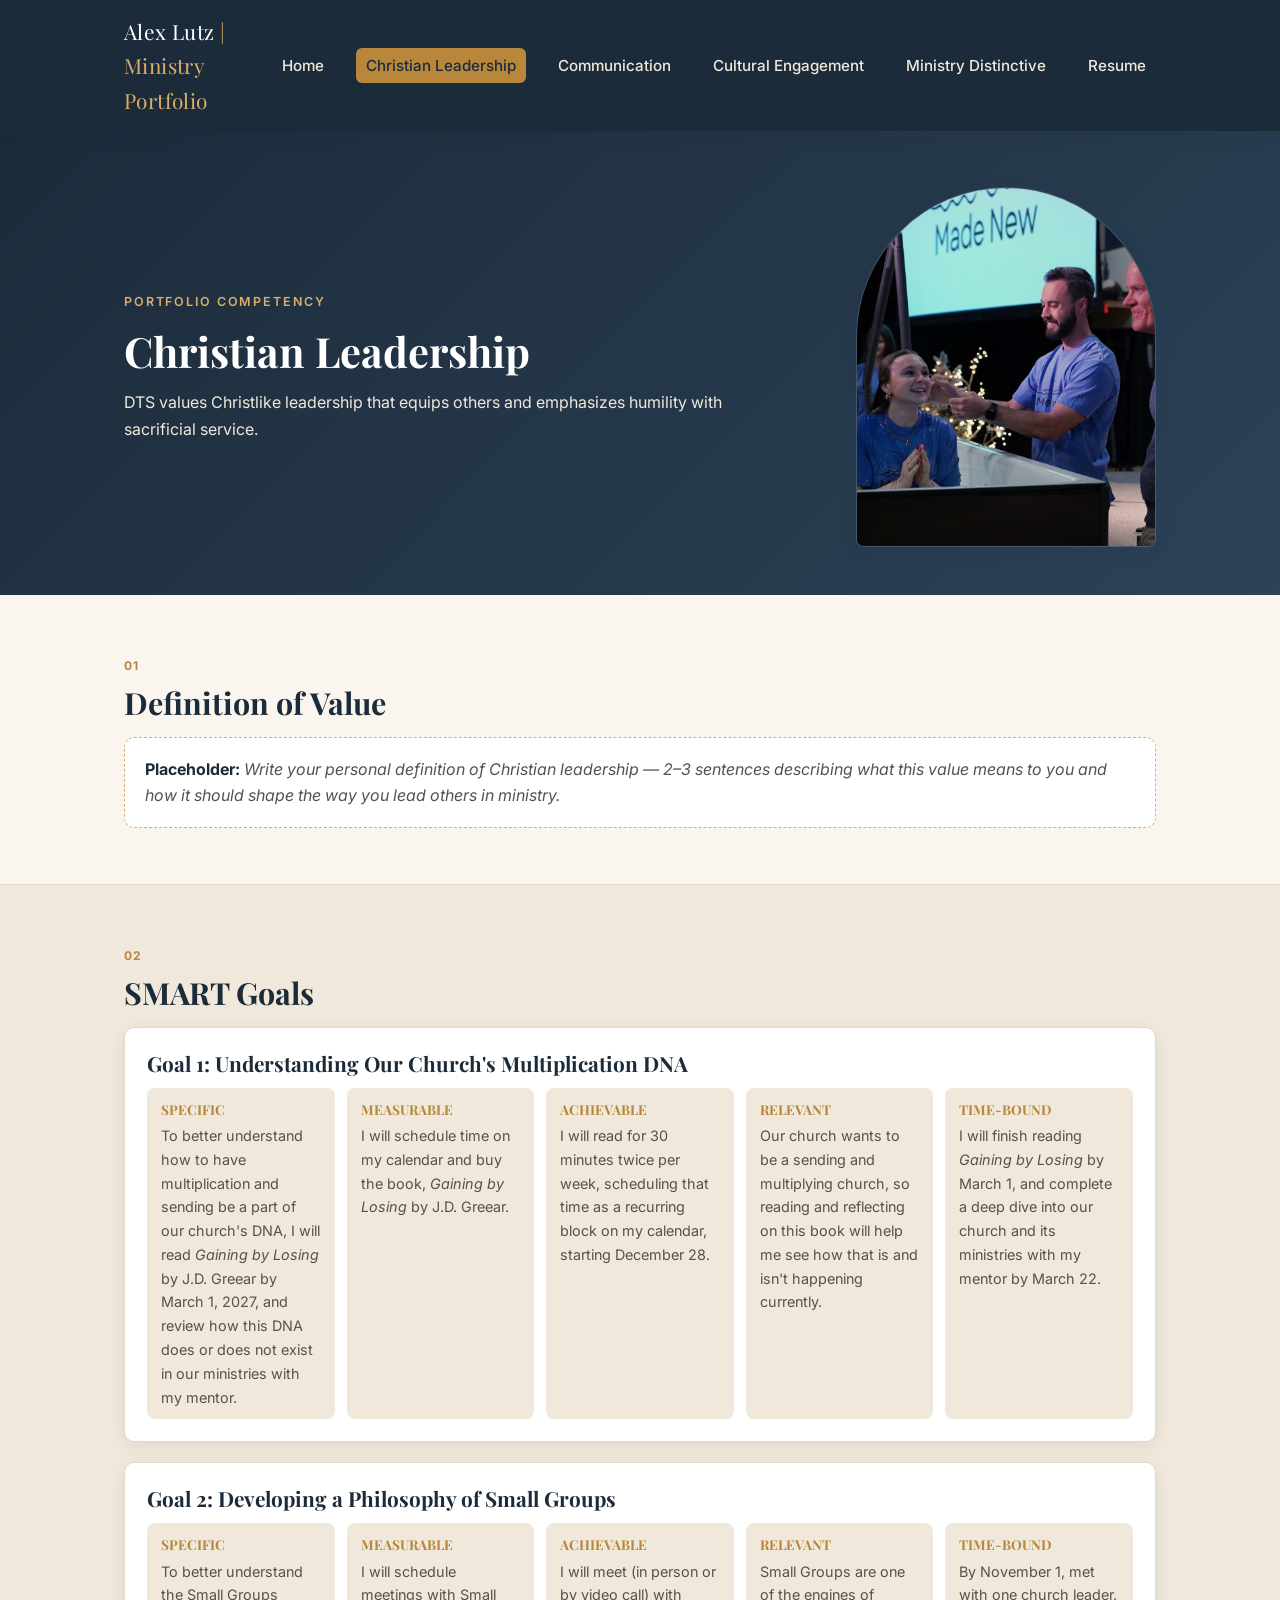
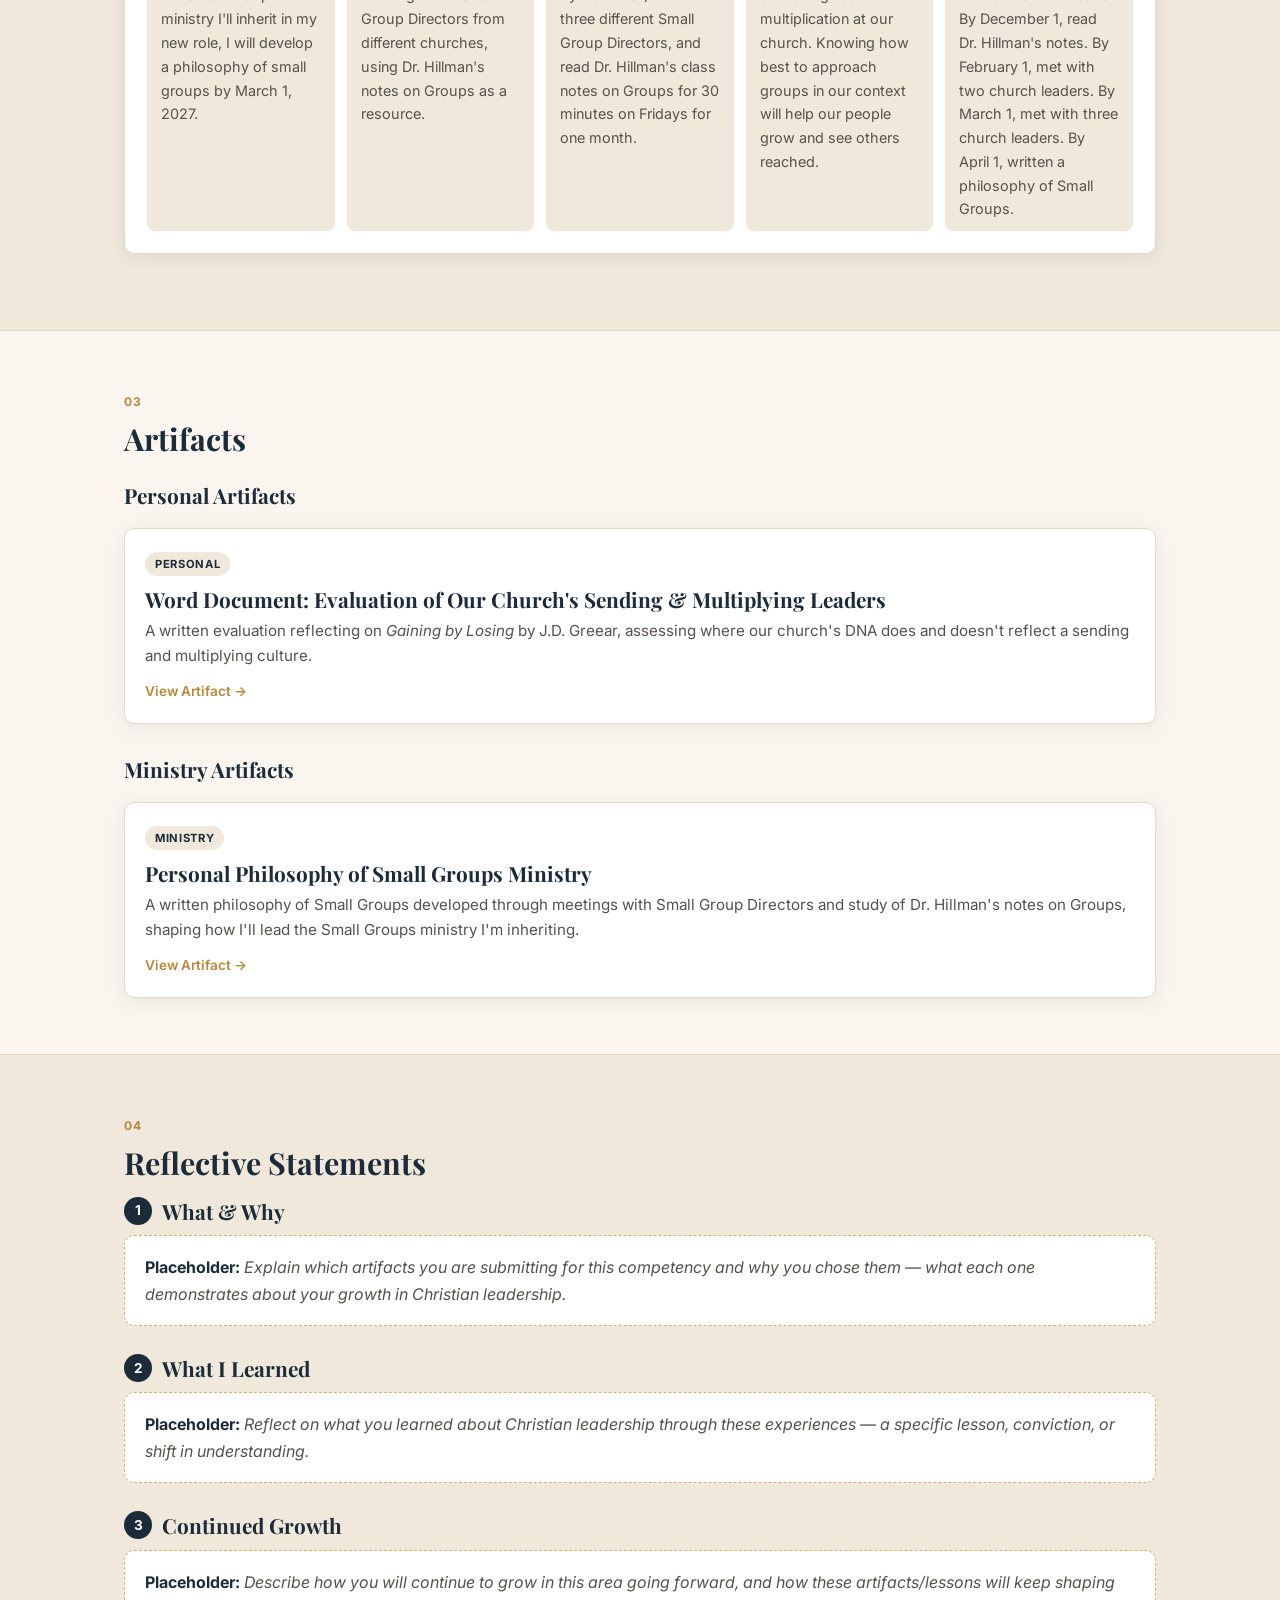
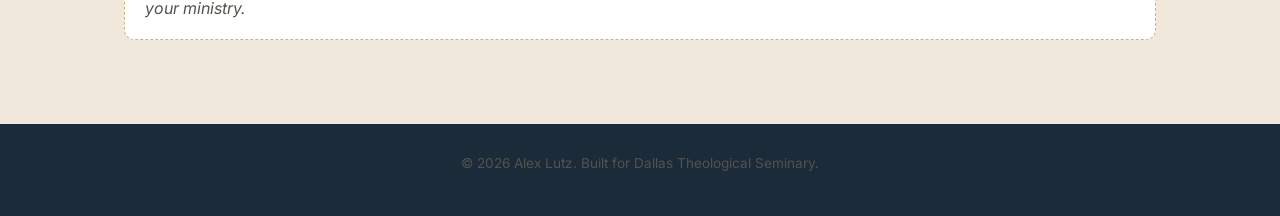
==== commit e45d1468: "Add hero photos to Christian Leadership and Communication pages Co-Authored-By: Claude Sonnet 5 <nor" ====
--- a/christian-leadership.html
+++ b/christian-leadership.html
@@ -26,10 +26,13 @@
 </header>
 
 <section class="page-hero">
-  <div class="container">
-    <p class="eyebrow">Portfolio Competency</p>
-    <h1>Christian Leadership</h1>
-    <p class="lead">DTS values Christlike leadership that equips others and emphasizes humility with sacrificial service.</p>
+  <div class="container hero-grid">
+    <div>
+      <p class="eyebrow">Portfolio Competency</p>
+      <h1>Christian Leadership</h1>
+      <p class="lead">DTS values Christlike leadership that equips others and emphasizes humility with sacrificial service.</p>
+    </div>
+    <img class="hero-photo" src="assets/leadership-baptism.jpg" alt="Alex Lutz baptizing a student" />
   </div>
 </section>
 
--- a/css/style.css
+++ b/css/style.css
@@ -164,6 +164,38 @@
   font-weight: 600;
 }
 .page-hero .lead { color: var(--color-cream-dark); max-width: 620px; margin: 0 auto; }
+
+.page-hero .hero-grid {
+  display: grid;
+  grid-template-columns: 1fr 300px;
+  gap: 40px;
+  align-items: center;
+  text-align: left;
+}
+.page-hero .hero-grid .lead { margin: 0; }
+
+.hero-photo {
+  width: 100%;
+  height: 360px;
+  object-fit: cover;
+  object-position: top;
+  border-radius: 160px 160px 8px 8px;
+  box-shadow: var(--shadow-soft);
+  border: 1px solid rgba(255, 255, 255, 0.15);
+}
+
+@media (max-width: 700px) {
+  .page-hero .hero-grid {
+    grid-template-columns: 1fr;
+    text-align: center;
+  }
+  .page-hero .hero-grid .lead { margin: 0 auto; }
+  .hero-photo {
+    max-width: 260px;
+    height: 300px;
+    margin: 0 auto;
+  }
+}
 
 /* ---------- Sections ---------- */
 
